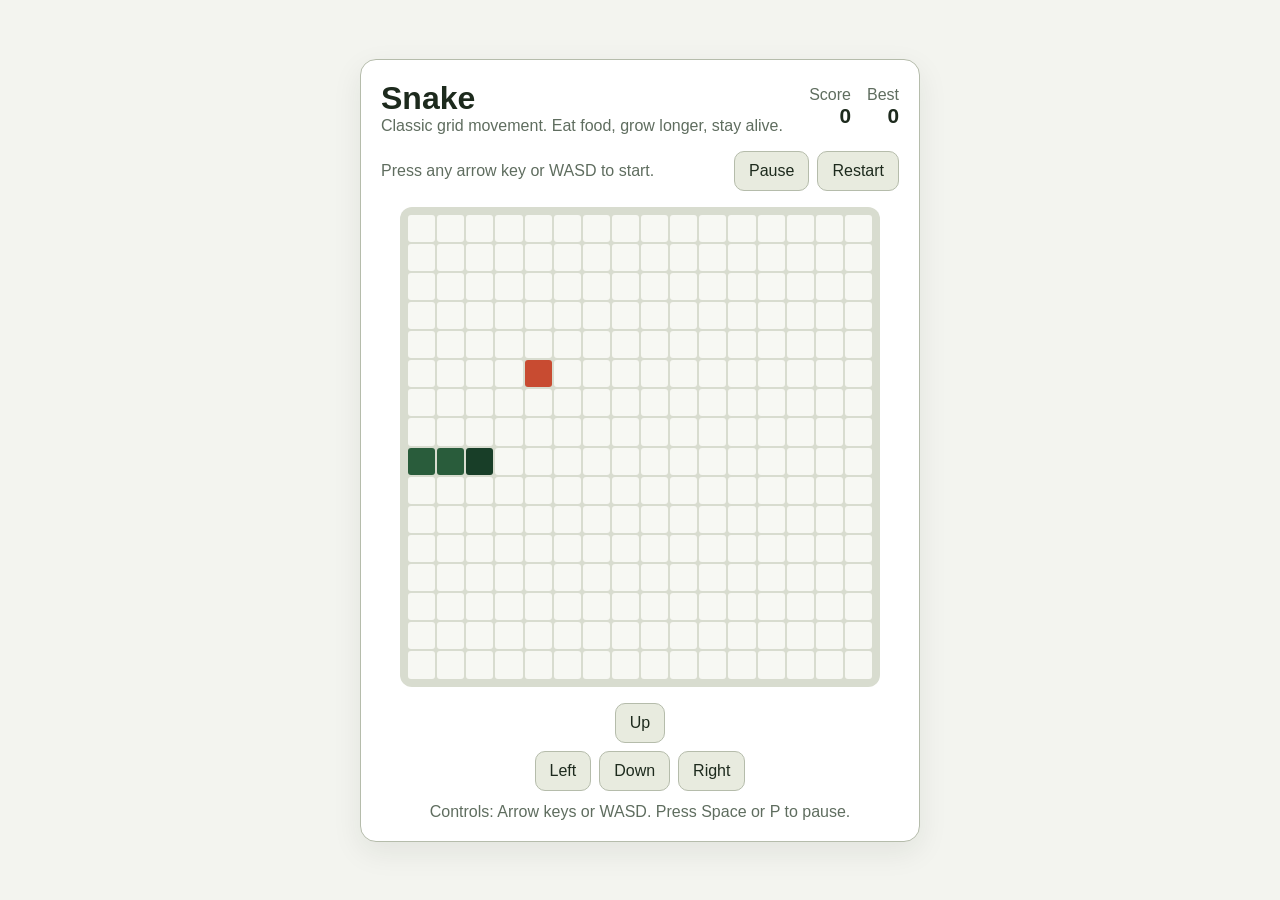
==== index.html @ 8f731dea "Add classic Snake game" ====
<!DOCTYPE html>
<html lang="en">
  <head>
    <meta charset="UTF-8" />
    <meta name="viewport" content="width=device-width, initial-scale=1.0" />
    <title>Snake</title>
    <link rel="stylesheet" href="./styles.css" />
  </head>
  <body>
    <main class="app">
      <section class="game-panel" aria-label="Snake game">
        <header class="game-header">
          <div>
            <h1>Snake</h1>
            <p class="subtitle">Classic grid movement. Eat food, grow longer, stay alive.</p>
          </div>
          <div class="scoreboard" aria-live="polite">
            <div class="score-item">
              <span class="score-label">Score</span>
              <strong id="score">0</strong>
            </div>
            <div class="score-item">
              <span class="score-label">Best</span>
              <strong id="best-score">0</strong>
            </div>
          </div>
        </header>

        <section class="status-row">
          <p id="status" class="status">Press any arrow key or WASD to start.</p>
          <div class="actions">
            <button id="pause-button" type="button">Pause</button>
            <button id="restart-button" type="button">Restart</button>
          </div>
        </section>

        <div
          id="board"
          class="board"
          role="grid"
          aria-label="Snake board"
          tabindex="0"
        ></div>

        <section class="controls" aria-label="Touch controls">
          <button type="button" data-direction="up" aria-label="Move up">Up</button>
          <div class="controls-row">
            <button type="button" data-direction="left" aria-label="Move left">Left</button>
            <button type="button" data-direction="down" aria-label="Move down">Down</button>
            <button type="button" data-direction="right" aria-label="Move right">Right</button>
          </div>
        </section>

        <p class="hint">Controls: Arrow keys or WASD. Press Space or P to pause.</p>
      </section>
    </main>

    <script type="module" src="./src/snake-game.js"></script>
  </body>
</html>
---- styles.css ----
:root {
  color-scheme: light;
  --bg: #f3f4ef;
  --panel: #ffffff;
  --grid: #d8dccf;
  --text: #1d2a1d;
  --muted: #5f6d5f;
  --snake: #295c3b;
  --snake-head: #183e28;
  --food: #c84b31;
  --button: #e8ebdf;
  --button-border: #b5bcab;
}

* {
  box-sizing: border-box;
}

body {
  margin: 0;
  min-height: 100vh;
  font-family: "Segoe UI", Tahoma, Geneva, Verdana, sans-serif;
  background: var(--bg);
  color: var(--text);
}

.app {
  min-height: 100vh;
  display: grid;
  place-items: center;
  padding: 24px;
}

.game-panel {
  width: min(100%, 560px);
  background: var(--panel);
  border: 1px solid var(--button-border);
  border-radius: 16px;
  padding: 20px;
  box-shadow: 0 10px 30px rgba(29, 42, 29, 0.08);
}

.game-header,
.status-row,
.controls-row,
.scoreboard,
.actions {
  display: flex;
  align-items: center;
}

.game-header,
.status-row {
  justify-content: space-between;
  gap: 16px;
}

h1 {
  margin: 0;
  font-size: 2rem;
}

.subtitle,
.hint,
.status,
.score-label {
  margin: 0;
  color: var(--muted);
}

.scoreboard {
  gap: 16px;
}

.score-item {
  text-align: right;
}

.score-item strong {
  display: block;
  font-size: 1.3rem;
  color: var(--text);
}

.status-row {
  margin: 16px 0;
}

.actions,
.controls-row {
  gap: 8px;
}

button {
  font: inherit;
  color: var(--text);
  background: var(--button);
  border: 1px solid var(--button-border);
  border-radius: 10px;
  padding: 10px 14px;
  cursor: pointer;
}

button:hover,
button:focus-visible {
  background: #dde3d2;
  outline: none;
}

.board {
  display: grid;
  grid-template-columns: repeat(16, 1fr);
  gap: 2px;
  width: min(100%, 480px);
  aspect-ratio: 1;
  padding: 8px;
  background: var(--grid);
  border-radius: 12px;
  margin: 0 auto;
}

.cell {
  background: #f7f8f3;
  border-radius: 3px;
}

.cell.snake {
  background: var(--snake);
}

.cell.snake-head {
  background: var(--snake-head);
}

.cell.food {
  background: var(--food);
}

.controls {
  margin-top: 16px;
  display: grid;
  justify-items: center;
  gap: 8px;
}

.hint {
  margin-top: 12px;
  text-align: center;
}

@media (max-width: 640px) {
  .game-header,
  .status-row {
    flex-direction: column;
    align-items: stretch;
  }

  .scoreboard,
  .actions {
    justify-content: space-between;
  }

  .controls button {
    min-width: 84px;
  }
}
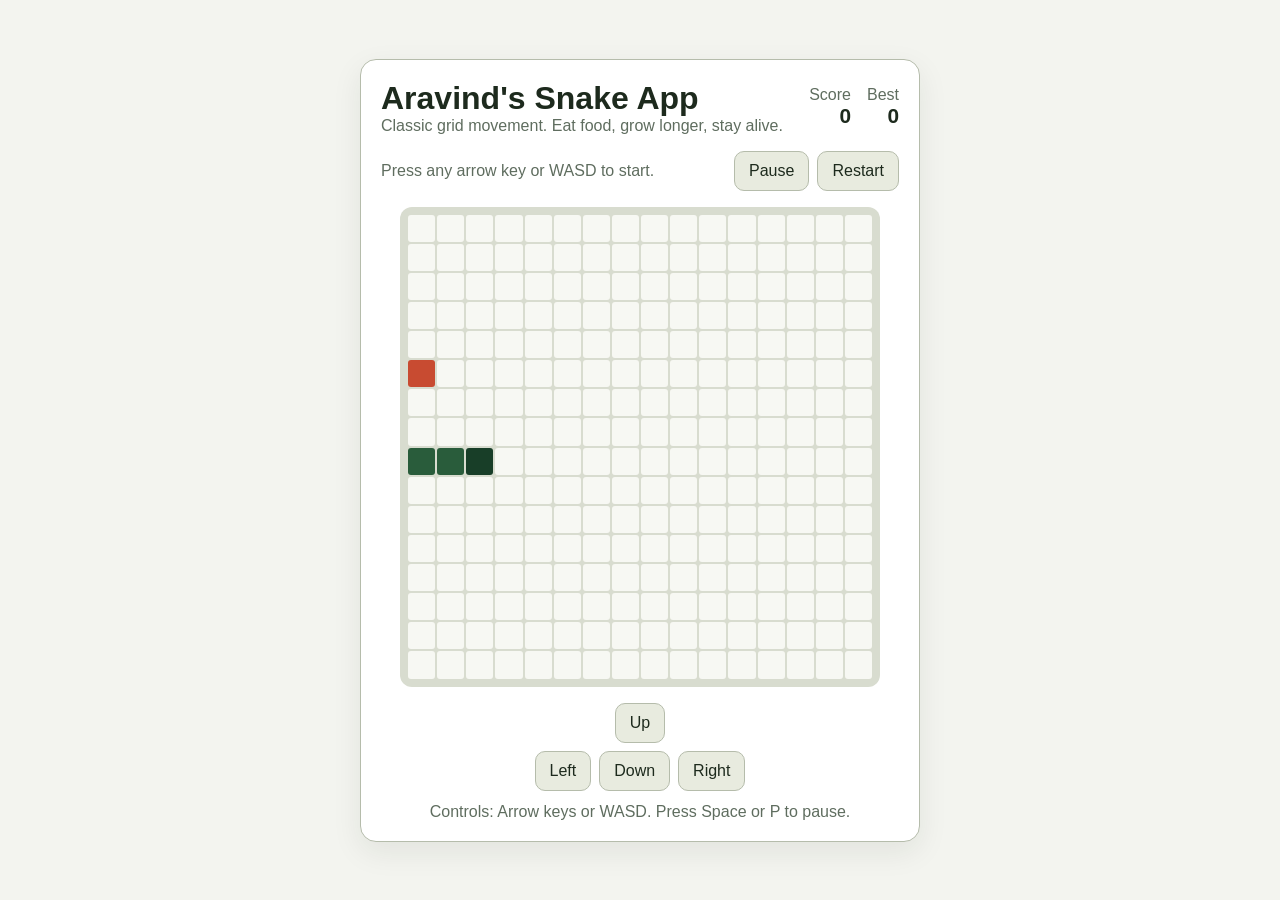
==== commit 709cc006: "rename" ====
--- a/index.html
+++ b/index.html
@@ -3,7 +3,7 @@
   <head>
     <meta charset="UTF-8" />
     <meta name="viewport" content="width=device-width, initial-scale=1.0" />
-    <title>Snake</title>
+    <title>Aravind's Snake App</title>
     <link rel="stylesheet" href="./styles.css" />
   </head>
   <body>
@@ -11,7 +11,7 @@
       <section class="game-panel" aria-label="Snake game">
         <header class="game-header">
           <div>
-            <h1>Snake</h1>
+            <h1>Aravind's Snake App</h1>
             <p class="subtitle">Classic grid movement. Eat food, grow longer, stay alive.</p>
           </div>
           <div class="scoreboard" aria-live="polite">
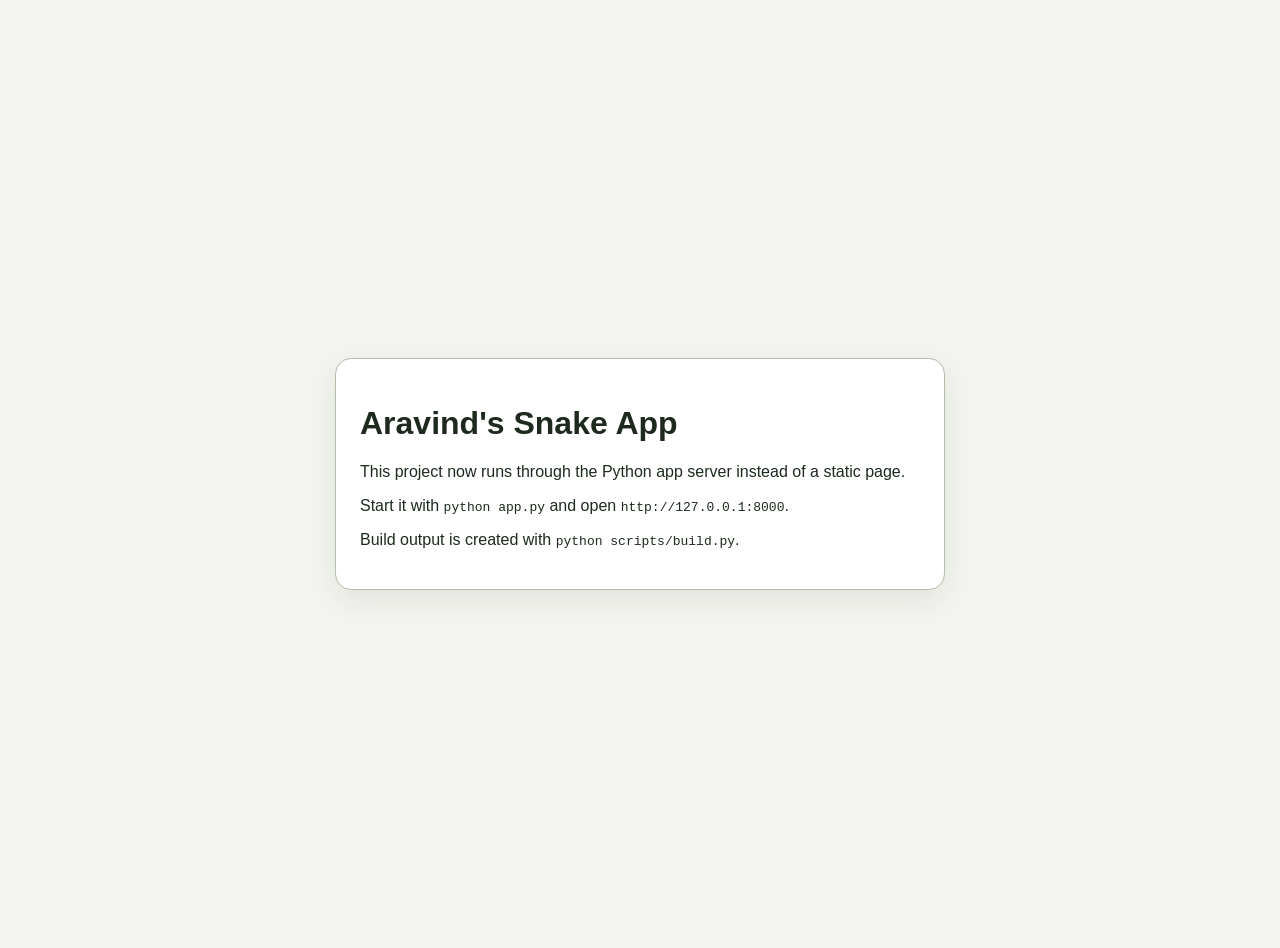
==== commit 2cdb2bff: "Added auth flow" ====
--- a/index.html
+++ b/index.html
@@ -4,57 +4,34 @@
     <meta charset="UTF-8" />
     <meta name="viewport" content="width=device-width, initial-scale=1.0" />
     <title>Aravind's Snake App</title>
-    <link rel="stylesheet" href="./styles.css" />
+    <style>
+      body {
+        margin: 0;
+        min-height: 100vh;
+        display: grid;
+        place-items: center;
+        padding: 24px;
+        font-family: "Segoe UI", Tahoma, Geneva, Verdana, sans-serif;
+        background: #f3f4ef;
+        color: #1d2a1d;
+      }
+
+      main {
+        width: min(100%, 560px);
+        background: #ffffff;
+        border: 1px solid #b5bcab;
+        border-radius: 16px;
+        padding: 24px;
+        box-shadow: 0 10px 30px rgba(29, 42, 29, 0.08);
+      }
+    </style>
   </head>
   <body>
-    <main class="app">
-      <section class="game-panel" aria-label="Snake game">
-        <header class="game-header">
-          <div>
-            <h1>Aravind's Snake App</h1>
-            <p class="subtitle">Classic grid movement. Eat food, grow longer, stay alive.</p>
-          </div>
-          <div class="scoreboard" aria-live="polite">
-            <div class="score-item">
-              <span class="score-label">Score</span>
-              <strong id="score">0</strong>
-            </div>
-            <div class="score-item">
-              <span class="score-label">Best</span>
-              <strong id="best-score">0</strong>
-            </div>
-          </div>
-        </header>
-
-        <section class="status-row">
-          <p id="status" class="status">Press any arrow key or WASD to start.</p>
-          <div class="actions">
-            <button id="pause-button" type="button">Pause</button>
-            <button id="restart-button" type="button">Restart</button>
-          </div>
-        </section>
-
-        <div
-          id="board"
-          class="board"
-          role="grid"
-          aria-label="Snake board"
-          tabindex="0"
-        ></div>
-
-        <section class="controls" aria-label="Touch controls">
-          <button type="button" data-direction="up" aria-label="Move up">Up</button>
-          <div class="controls-row">
-            <button type="button" data-direction="left" aria-label="Move left">Left</button>
-            <button type="button" data-direction="down" aria-label="Move down">Down</button>
-            <button type="button" data-direction="right" aria-label="Move right">Right</button>
-          </div>
-        </section>
-
-        <p class="hint">Controls: Arrow keys or WASD. Press Space or P to pause.</p>
-      </section>
+    <main>
+      <h1>Aravind's Snake App</h1>
+      <p>This project now runs through the Python app server instead of a static page.</p>
+      <p>Start it with <code>python app.py</code> and open <code>http://127.0.0.1:8000</code>.</p>
+      <p>Build output is created with <code>python scripts/build.py</code>.</p>
     </main>
-
-    <script type="module" src="./src/snake-game.js"></script>
   </body>
 </html>
